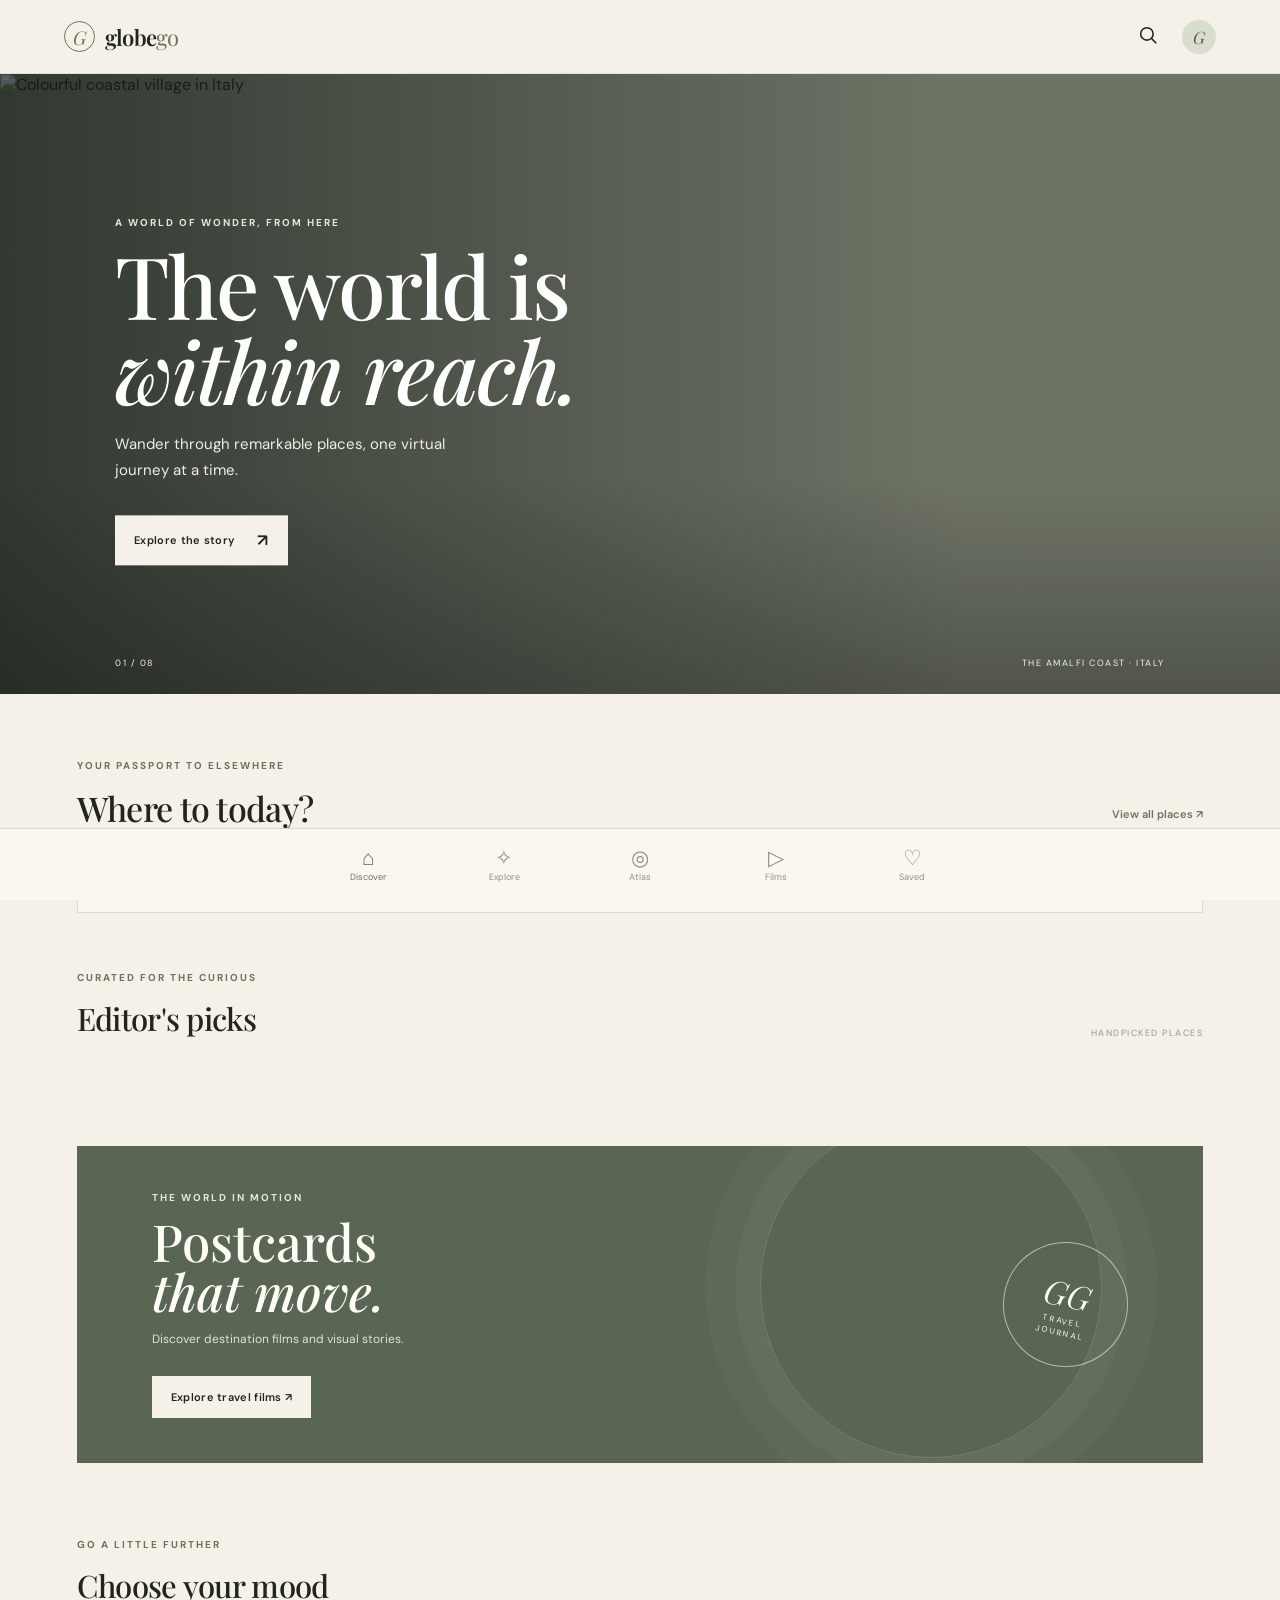
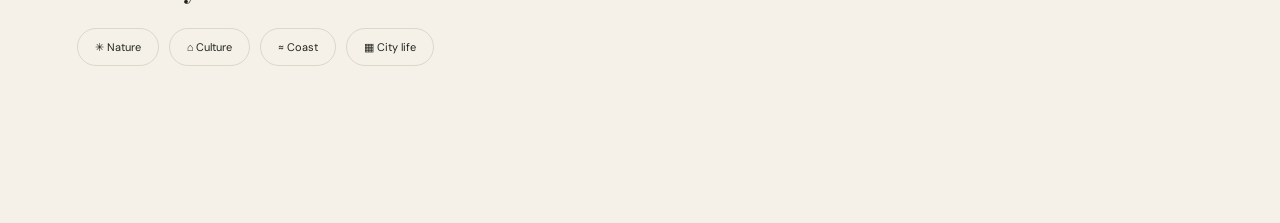
==== index.html @ 6514941b "Add files via upload" ====
<!doctype html>
<html lang="en">
<head>
  <meta charset="utf-8">
  <meta name="viewport" content="width=device-width, initial-scale=1, viewport-fit=cover">
  <meta name="theme-color" content="#f5f1e8">
  <meta name="description" content="GlobeGo — discover the world from wherever you are.">
  <title>GlobeGo — The world, within reach</title>
  <link rel="manifest" href="manifest.json">
  <link rel="icon" href="assets/icon.svg" type="image/svg+xml">
  <link rel="stylesheet" href="styles.css">
</head>
<body>
  <div class="app-shell">
    <header class="topbar">
      <a class="brand" href="#" data-page="discover" aria-label="GlobeGo home">
        <span class="brand-mark">G</span><span>globe<span class="brand-light">go</span></span>
      </a>
      <div class="top-actions">
        <button class="icon-button" id="searchToggle" aria-label="Search"><svg viewBox="0 0 24 24"><circle cx="10.8" cy="10.8" r="6.8"/><path d="m16 16 5 5"/></svg></button>
        <button class="avatar" id="profileButton" aria-label="Profile">G</button>
      </div>
    </header>

    <main>
      <section class="page active" id="page-discover">
        <div class="hero">
          <img src="https://images.unsplash.com/photo-1516483638261-f4dbaf036963?auto=format&fit=crop&w=1800&q=85" alt="Colourful coastal village in Italy">
          <div class="hero-shade"></div>
          <div class="hero-copy">
            <p class="eyebrow light">A WORLD OF WONDER, FROM HERE</p>
            <h1>The world is<br><em>within reach.</em></h1>
            <p>Wander through remarkable places, one virtual journey at a time.</p>
            <button class="light-cta" data-open="amalfi">Explore the story <span>↗</span></button>
          </div>
          <div class="hero-note"><span>01 / 08</span><span>THE AMALFI COAST · ITALY</span></div>
        </div>

        <div class="content-wrap">
          <div class="welcome-row">
            <div><p class="eyebrow">YOUR PASSPORT TO ELSEWHERE</p><h2>Where to today?</h2></div>
            <button class="text-link" data-page="explore">View all places ↗</button>
          </div>
          <div class="search-panel" id="searchPanel">
            <span class="search-symbol">⌕</span>
            <input id="searchInput" type="search" placeholder="Search cities, countries, wonders…" aria-label="Search destinations">
            <button id="clearSearch" aria-label="Clear search">×</button>
          </div>

          <div class="section-heading"><div><p class="eyebrow">CURATED FOR THE CURIOUS</p><h2>Editor's picks</h2></div><span class="small-note">HANDPICKED PLACES</span></div>
          <div class="destination-grid" id="featuredGrid"></div>

          <section class="film-banner">
            <div>
              <p class="eyebrow light">THE WORLD IN MOTION</p>
              <h2>Postcards<br><em>that move.</em></h2>
              <p>Discover destination films and visual stories.</p>
              <button class="light-cta" data-page="films">Explore travel films ↗</button>
            </div>
            <div class="film-stamp">GG<br><small>TRAVEL<br>JOURNAL</small></div>
          </section>

          <div class="section-heading"><div><p class="eyebrow">GO A LITTLE FURTHER</p><h2>Choose your mood</h2></div></div>
          <div class="mood-row">
            <button class="mood-chip" data-filter="Nature">✳ Nature</button>
            <button class="mood-chip" data-filter="Culture">⌂ Culture</button>
            <button class="mood-chip" data-filter="Coast">≈ Coast</button>
            <button class="mood-chip" data-filter="City">▦ City life</button>
          </div>
        </div>
      </section>

      <section class="page" id="page-explore">
        <div class="page-intro"><p class="eyebrow">THE GLOBE IS YOURS</p><h1>Find your<br><em>somewhere.</em></h1><p>Browse a growing collection of places worth discovering.</p></div>
        <div class="content-wrap">
          <div class="filter-row" id="filterRow">
            <button class="filter-chip selected" data-filter="All">All places</button>
            <button class="filter-chip" data-filter="Nature">Nature</button>
            <button class="filter-chip" data-filter="Culture">Culture</button>
            <button class="filter-chip" data-filter="Coast">Coast</button>
            <button class="filter-chip" data-filter="City">City</button>
          </div>
          <div class="destination-grid" id="allGrid"></div>
        </div>
      </section>

      <section class="page" id="page-map">
        <div class="page-intro"><p class="eyebrow">A DIFFERENT KIND OF ATLAS</p><h1>Look around.<br><em>Go anywhere.</em></h1><p>Choose a pin to open a destination. This is a sample explorer, not a live navigation map.</p></div>
        <div class="content-wrap">
          <div class="map-card">
            <div class="map-art">
              <svg viewBox="0 0 720 390" role="img" aria-label="Illustrated world map with clickable destination markers">
                <defs><pattern id="dots" width="9" height="9" patternUnits="userSpaceOnUse"><circle cx="2" cy="2" r="1.2" fill="#c6c0b1"/></pattern></defs>
                <rect width="720" height="390" fill="#e9e6dc"/>
                <g fill="url(#dots)" stroke="#d0cbbb" stroke-width="1.5">
                  <path d="M55 94 100 55 173 49 218 78 210 124 179 147 163 193 118 184 94 143 57 135Z"/>
                  <path d="M173 198 208 208 231 256 214 319 184 345 163 288 151 238Z"/>
                  <path d="M305 78 344 54 396 65 414 93 389 119 348 116 328 143 301 119Z"/>
                  <path d="M335 145 385 131 427 163 419 235 389 289 356 257 332 201Z"/>
                  <path d="M413 77 479 52 563 70 638 112 626 157 566 164 537 197 483 177 451 139 412 125Z"/>
                  <path d="M550 237 604 225 649 252 632 302 579 312 548 279Z"/>
                </g>
                <g class="map-pins">
                  <g data-map="amalfi" role="button" tabindex="0" aria-label="Open Amalfi Coast"><circle cx="370" cy="105" r="9"/><text x="383" y="101">Amalfi</text></g>
                  <g data-map="kyoto" role="button" tabindex="0" aria-label="Open Kyoto"><circle cx="585" cy="145" r="9"/><text x="598" y="141">Kyoto</text></g>
                  <g data-map="maldives" role="button" tabindex="0" aria-label="Open Maldives"><circle cx="442" cy="235" r="9"/><text x="455" y="231">Maldives</text></g>
                  <g data-map="taj" role="button" tabindex="0" aria-label="Open Taj Mahal"><circle cx="487" cy="157" r="9"/><text x="500" y="153">Agra</text></g>
                  <g data-map="banff" role="button" tabindex="0" aria-label="Open Banff"><circle cx="155" cy="106" r="9"/><text x="168" y="102">Banff</text></g>
                  <g data-map="paris" role="button" tabindex="0" aria-label="Open Paris"><circle cx="360" cy="94" r="9"/><text x="373" y="90">Paris</text></g>
                </g>
              </svg>
              <div class="map-caption">ILLUSTRATIVE WORLD ATLAS · SELECT A PIN</div>
            </div>
          </div>
          <div class="section-heading"><div><p class="eyebrow">START EXPLORING</p><h2>Places on the map</h2></div></div>
          <div class="destination-grid compact-grid" id="mapGrid"></div>
        </div>
      </section>

      <section class="page" id="page-films">
        <div class="page-intro"><p class="eyebrow">SIGHTS, SOUNDS & STORIES</p><h1>See the world<br><em>in motion.</em></h1><p>Travel-film discoveries from around the globe.</p></div>
        <div class="content-wrap">
          <div class="film-list" id="filmList"></div>
          <p class="fine-print">Film links open YouTube search results for the destination. GlobeGo does not host or own those videos. Choose content with appropriate reuse rights before adding it to a published app.</p>
        </div>
      </section>

      <section class="page" id="page-saved">
        <div class="page-intro"><p class="eyebrow">YOUR PERSONAL ATLAS</p><h1>Keep a little<br><em>wonder.</em></h1><p>Save places you'd love to explore again.</p></div>
        <div class="content-wrap">
          <div class="saved-summary"><span class="saved-count" id="savedCount">0</span><span>places in your collection</span></div>
          <div class="destination-grid" id="savedGrid"></div>
          <div class="empty-state" id="emptySaved"><span>✳</span><h2>Your next journey starts here.</h2><p>Tap the bookmark on any destination to add it to your personal atlas.</p><button class="dark-cta" data-page="explore">Discover places</button></div>
        </div>
      </section>
    </main>

    <nav class="bottom-nav" aria-label="Main navigation">
      <button class="nav-item active" data-page="discover"><span>⌂</span><small>Discover</small></button>
      <button class="nav-item" data-page="explore"><span>✧</span><small>Explore</small></button>
      <button class="nav-item" data-page="map"><span>◎</span><small>Atlas</small></button>
      <button class="nav-item" data-page="films"><span>▷</span><small>Films</small></button>
      <button class="nav-item" data-page="saved"><span>♡</span><small>Saved</small></button>
    </nav>
  </div>

  <div class="modal-backdrop" id="destinationModal" aria-hidden="true">
    <article class="destination-modal" role="dialog" aria-modal="true" aria-labelledby="modalTitle">
      <button class="modal-close" id="modalClose" aria-label="Close">×</button>
      <div class="modal-image-wrap"><img id="modalImage" src="" alt=""><span class="modal-location" id="modalLocation"></span></div>
      <div class="modal-body">
        <p class="eyebrow" id="modalCategory"></p>
        <h2 id="modalTitle"></h2>
        <p class="modal-description" id="modalDescription"></p>
        <div class="fact-row" id="modalFacts"></div>
        <div class="modal-actions">
          <button class="dark-cta" id="tourButton">Enter 360° preview ↗</button>
          <button class="outline-cta" id="saveButton">♡ Save place</button>
        </div>
        <p class="fine-print">This prototype uses sample photography. The 360° preview is a simulated panorama interaction, not a connected live tour.</p>
      </div>
    </article>
  </div>

  <div class="modal-backdrop" id="tourModal" aria-hidden="true">
    <article class="tour-modal" role="dialog" aria-modal="true" aria-labelledby="tourTitle">
      <button class="modal-close" id="tourClose" aria-label="Close">×</button>
      <div class="tour-head"><p class="eyebrow light">GLOBEGO PANORAMA PREVIEW</p><h2 id="tourTitle">Look around.</h2><p>Drag the scene sideways to explore this sample panorama.</p></div>
      <div class="panorama-window" id="panoramaWindow"><img id="panoramaImage" src="" alt="Panoramic destination preview"></div>
      <div class="panorama-controls"><span>← DRAG TO LOOK AROUND →</span><button id="panReset">Reset view</button></div>
      <p class="fine-print tour-note">Demo interaction only. A production tour would use licensed 360° equirectangular imagery and a dedicated panorama viewer.</p>
    </article>
  </div>

  <div class="toast" id="toast" role="status"></div>
  <script src="app.js"></script>
</body>
</html>
---- styles.css ----
@import url('https://fonts.googleapis.com/css2?family=DM+Sans:wght@400;500;600;700&family=Playfair+Display:ital,wght@0,500;0,600;0,700;1,500;1,600&display=swap');
:root{--ink:#20251f;--muted:#77786e;--paper:#f5f1e8;--cream:#ebe5d9;--olive:#68745b;--line:#ddd7ca;--white:#fffdf8;--serif:'Playfair Display',Georgia,serif;--sans:'DM Sans',Arial,sans-serif}
*{box-sizing:border-box}html{scroll-behavior:smooth}body{margin:0;background:var(--paper);color:var(--ink);font-family:var(--sans);-webkit-font-smoothing:antialiased}.app-shell{max-width:1440px;margin:auto;min-height:100vh;padding-bottom:82px}.topbar{height:74px;padding:0 clamp(20px,5vw,76px);display:flex;align-items:center;justify-content:space-between;background:rgba(245,241,232,.95);position:sticky;top:0;z-index:20;border-bottom:1px solid rgba(32,37,31,.08);backdrop-filter:blur(12px)}.brand{display:flex;gap:10px;align-items:center;text-decoration:none;color:var(--ink);font:600 22px var(--serif);letter-spacing:-.8px}.brand-mark{width:31px;height:31px;border:1px solid var(--olive);border-radius:50%;display:grid;place-items:center;color:var(--olive);font:italic 19px var(--serif)}.brand-light{font-weight:400;color:var(--olive)}.top-actions{display:flex;align-items:center;gap:17px}.icon-button,.avatar{border:0;background:none;color:var(--ink);cursor:pointer}.icon-button svg{width:22px;stroke:currentColor;fill:none;stroke-width:1.7}.avatar{width:34px;height:34px;border-radius:50%;background:#d8ddce;color:#526047;font:italic 17px var(--serif)}.page{display:none}.page.active{display:block}.hero{height:min(620px,67vw);min-height:470px;position:relative;overflow:hidden;background:#7b8171}.hero>img{width:100%;height:100%;object-fit:cover;object-position:center 55%;position:absolute;inset:0}.hero-shade{position:absolute;inset:0;background:linear-gradient(90deg,rgba(15,22,19,.68),rgba(15,22,19,.12) 75%),linear-gradient(0deg,rgba(0,0,0,.28),transparent 35%)}.hero-copy{position:absolute;left:clamp(25px,9vw,130px);top:50%;transform:translateY(-48%);max-width:510px;color:white}.eyebrow{font-size:10px;letter-spacing:2px;font-weight:700;color:var(--olive);margin:0 0 13px}.eyebrow.light{color:#e6e8d9}.hero h1,.page-intro h1{font:500 clamp(48px,7vw,86px)/.99 var(--serif);letter-spacing:-2px;margin:0 0 20px}.hero h1 em,.page-intro h1 em,.film-banner h2 em{font-weight:500}.hero-copy>p:not(.eyebrow){font-size:15px;line-height:1.7;max-width:350px;color:#f0eee7}.light-cta,.dark-cta,.outline-cta{border:0;padding:14px 19px;font:600 11px var(--sans);letter-spacing:.3px;cursor:pointer;display:inline-flex;align-items:center;gap:22px}.light-cta{background:var(--paper);color:var(--ink);margin-top:17px}.light-cta span{font-size:17px}.hero-note{position:absolute;bottom:25px;left:clamp(25px,9vw,130px);right:clamp(25px,9vw,130px);display:flex;justify-content:space-between;color:#f5f1e8;font-size:9px;letter-spacing:1.5px}.content-wrap{padding:0 clamp(20px,6vw,88px)}.welcome-row{display:flex;align-items:end;justify-content:space-between;padding:65px 0 28px}.welcome-row h2,.section-heading h2{font:500 34px var(--serif);margin:0;letter-spacing:-.7px}.text-link{border:0;background:none;color:var(--olive);font:600 11px var(--sans);cursor:pointer;padding:10px 0}.search-panel{height:54px;border:1px solid var(--line);display:flex;align-items:center;padding:0 16px;gap:12px;background:rgba(255,253,248,.55);margin-bottom:58px}.search-symbol{font-size:27px;color:var(--olive)}.search-panel input{border:0;background:transparent;outline:0;flex:1;font:13px var(--sans);color:var(--ink);min-width:0}.search-panel button{border:0;background:none;font-size:21px;color:var(--muted);cursor:pointer}.section-heading{display:flex;justify-content:space-between;align-items:end;margin:0 0 22px}.section-heading h2{font-size:31px}.small-note{font-size:9px;letter-spacing:1.5px;color:#989487}.destination-grid{display:grid;grid-template-columns:repeat(3,minmax(0,1fr));gap:27px 19px}.destination-card{min-width:0;cursor:pointer;position:relative}.card-image{height:clamp(160px,22vw,290px);overflow:hidden;position:relative;background:#d8d4c9}.card-image img{width:100%;height:100%;object-fit:cover;transition:transform .65s cubic-bezier(.2,.7,.2,1)}.destination-card:hover .card-image img{transform:scale(1.045)}.card-number{position:absolute;left:13px;top:13px;color:white;font-size:9px;letter-spacing:1px;text-shadow:0 1px 6px #222}.bookmark{position:absolute;right:12px;top:10px;width:33px;height:33px;border:0;border-radius:50%;background:rgba(245,241,232,.9);font-size:17px;color:var(--ink);cursor:pointer}.bookmark.saved{color:#9a574b}.card-meta{display:flex;justify-content:space-between;gap:8px;margin:13px 0 5px;font-size:9px;letter-spacing:1.3px;color:var(--olive);text-transform:uppercase}.card-title{font:500 25px var(--serif);margin:0 0 4px}.card-subtitle{font-size:11px;color:var(--muted);margin:0}.film-banner{margin:85px 0 75px;min-height:300px;padding:45px clamp(25px,6vw,75px);background:#596653;color:#fffdf8;display:flex;justify-content:space-between;align-items:center;position:relative;overflow:hidden}.film-banner:after{content:"";position:absolute;width:340px;height:340px;border:1px solid rgba(255,255,255,.15);border-radius:50%;right:9%;top:-30px;box-shadow:0 0 0 25px rgba(255,255,255,.035),0 0 0 55px rgba(255,255,255,.025)}.film-banner h2{font:500 51px/.98 var(--serif);margin:0 0 14px}.film-banner p:not(.eyebrow){font-size:12px;color:#e0e4d8}.film-stamp{z-index:1;border:1px solid rgba(255,255,255,.55);border-radius:50%;width:125px;height:125px;display:grid;place-content:center;text-align:center;font:italic 33px var(--serif);transform:rotate(12deg)}.film-stamp small{font:8px var(--sans);letter-spacing:2px;line-height:1.5}.mood-row{display:flex;gap:10px;flex-wrap:wrap;padding-bottom:75px}.mood-chip,.filter-chip{border:1px solid var(--line);background:transparent;color:var(--ink);padding:11px 17px;border-radius:30px;font:11px var(--sans);cursor:pointer}.mood-chip:hover,.filter-chip.selected{background:var(--ink);color:var(--paper);border-color:var(--ink)}.page-intro{padding:78px clamp(20px,8vw,115px) 48px;background:#eae5da}.page-intro h1{font-size:clamp(48px,7vw,76px);color:var(--ink);margin-bottom:15px}.page-intro>p:last-child{font-size:13px;color:var(--muted);max-width:440px;line-height:1.7}.filter-row{display:flex;gap:8px;overflow:auto;padding:29px 0 34px;scrollbar-width:none}.filter-chip{white-space:nowrap}.map-card{margin:35px 0 55px;border:1px solid var(--line);background:#e9e6dc}.map-art{position:relative}.map-art svg{display:block;width:100%;height:auto}.map-pins button{all:unset;cursor:pointer}.map-pins circle{fill:#68745b;stroke:#f5f1e8;stroke-width:3;transition:r .2s}.map-pins button:hover circle{r:13}.map-pins text{font:12px var(--sans);fill:#384034;font-weight:700}.map-caption{padding:12px 17px;font-size:9px;letter-spacing:1.7px;color:#7d7a6d;border-top:1px solid #d5d0c4}.compact-grid{padding-bottom:65px}.film-list{display:grid;grid-template-columns:repeat(2,minmax(0,1fr));gap:18px;padding:36px 0}.film-card{background:#eae5da}.film-card img{width:100%;height:230px;object-fit:cover;display:block}.film-card-body{padding:18px}.film-card h3{font:500 24px var(--serif);margin:0 0 5px}.film-card p{font-size:11px;color:var(--muted);margin:0 0 14px}.film-card a{font-size:10px;font-weight:700;color:var(--olive);text-decoration:none;letter-spacing:.7px}.fine-print{font-size:10px;color:#89877d;line-height:1.6}.saved-summary{display:flex;align-items:center;gap:12px;padding:32px 0;color:var(--muted);font-size:12px}.saved-count{font:500 38px var(--serif);color:var(--olive)}.empty-state{text-align:center;padding:50px 20px 90px;display:none}.empty-state.show{display:block}.empty-state>span{font-size:36px;color:var(--olive)}.empty-state h2{font:500 29px var(--serif)}.empty-state p{font-size:12px;color:var(--muted);max-width:310px;margin:0 auto 20px;line-height:1.7}.dark-cta{background:var(--ink);color:var(--paper)}.outline-cta{border:1px solid var(--line);background:transparent;color:var(--ink)}.bottom-nav{position:fixed;bottom:0;left:0;right:0;z-index:30;height:72px;padding:7px max(12px,calc((100vw - 680px)/2));display:flex;justify-content:space-around;background:rgba(250,247,240,.97);border-top:1px solid var(--line);backdrop-filter:blur(16px)}.nav-item{border:0;background:transparent;color:#929185;display:flex;flex-direction:column;align-items:center;justify-content:center;gap:3px;min-width:52px;cursor:pointer}.nav-item span{font-size:21px;line-height:1}.nav-item small{font:9px var(--sans)}.nav-item.active{color:var(--olive)}.modal-backdrop{display:none;position:fixed;inset:0;background:rgba(20,24,20,.72);z-index:50;align-items:center;justify-content:center;padding:18px;overflow:auto}.modal-backdrop.open{display:flex}.destination-modal,.tour-modal{background:var(--paper);width:min(720px,100%);max-height:94vh;overflow:auto;position:relative}.modal-close{position:absolute;right:14px;top:14px;z-index:3;border:0;background:rgba(245,241,232,.95);width:37px;height:37px;border-radius:50%;font-size:24px;cursor:pointer}.modal-image-wrap{height:290px;position:relative}.modal-image-wrap img{width:100%;height:100%;object-fit:cover}.modal-location{position:absolute;bottom:16px;left:22px;color:white;font-size:10px;letter-spacing:1.5px;text-shadow:0 1px 6px #222}.modal-body{padding:28px clamp(22px,5vw,45px) 35px}.modal-body h2{font:500 42px var(--serif);margin:0 0 12px}.modal-description{font-size:13px;line-height:1.8;color:#6d6d63}.fact-row{display:flex;gap:25px;padding:20px 0;border-top:1px solid var(--line);border-bottom:1px solid var(--line);margin:22px 0}.fact{font-size:10px;color:var(--muted)}.fact b{display:block;color:var(--ink);font:500 17px var(--serif);margin-bottom:4px}.modal-actions{display:flex;gap:10px;flex-wrap:wrap;margin-bottom:17px}.tour-modal{width:min(900px,100%);background:#242b24;color:white}.tour-head{padding:30px 30px 20px}.tour-head h2{font:500 38px var(--serif);margin:0 0 7px}.tour-head p:last-child{font-size:12px;color:#c6cbbd}.panorama-window{height:350px;overflow:hidden;cursor:grab;touch-action:pan-y;background:#454d42}.panorama-window:active{cursor:grabbing}.panorama-window img{height:100%;width:auto;max-width:none;object-fit:cover;user-select:none;-webkit-user-drag:none;transform:translateX(0)}.panorama-controls{display:flex;justify-content:space-between;align-items:center;padding:13px 22px;font-size:9px;letter-spacing:1.5px;color:#c6cbbd}.panorama-controls button{background:none;border:1px solid #697263;color:white;padding:8px 12px;font-size:10px}.tour-note{padding:0 22px 22px;color:#b9bdb2}.toast{position:fixed;bottom:88px;left:50%;transform:translate(-50%,15px);background:var(--ink);color:white;padding:12px 18px;font-size:11px;opacity:0;pointer-events:none;transition:.25s;z-index:80;white-space:nowrap}.toast.show{opacity:1;transform:translate(-50%,0)}
@media(max-width:760px){.hero{height:570px;min-height:0}.hero-copy{left:25px;right:25px}.hero h1{font-size:61px}.hero-note{left:25px;right:25px;font-size:8px}.welcome-row{padding-top:44px}.welcome-row h2{font-size:29px}.destination-grid{grid-template-columns:repeat(2,minmax(0,1fr));gap:25px 13px}.card-image{height:210px}.card-title{font-size:22px}.film-banner{margin:60px 0;min-height:270px}.film-stamp{width:90px;height:90px;font-size:25px}.film-banner h2{font-size:43px}.page-intro{padding-top:56px}.film-list{grid-template-columns:1fr}.film-card img{height:220px}.map-art svg{min-height:210px}.map-pins text{font-size:14px}.modal-image-wrap{height:220px}.modal-body h2{font-size:36px}.panorama-window{height:260px}}
@media(max-width:390px){.destination-grid{grid-template-columns:1fr 1fr}.card-image{height:165px}.card-title{font-size:20px}.small-note{display:none}.hero h1{font-size:53px}.nav-item{min-width:45px}}
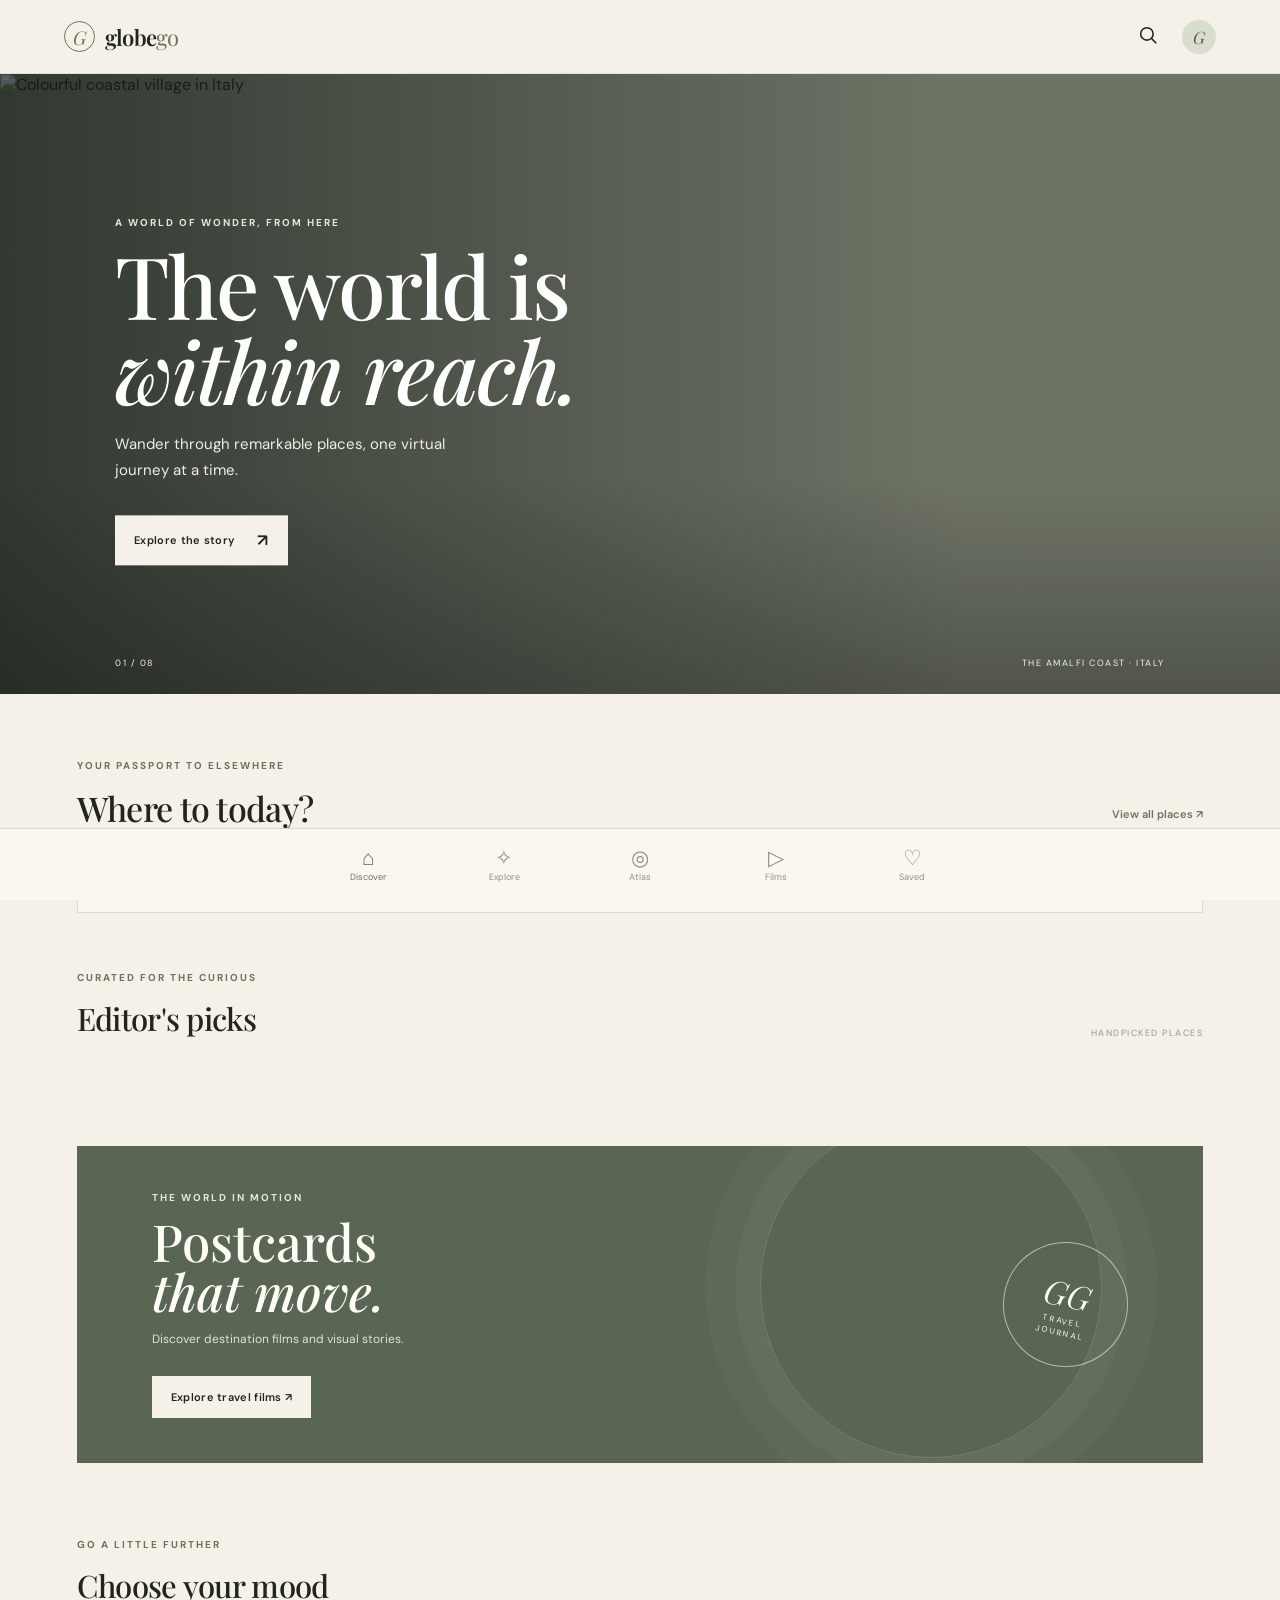
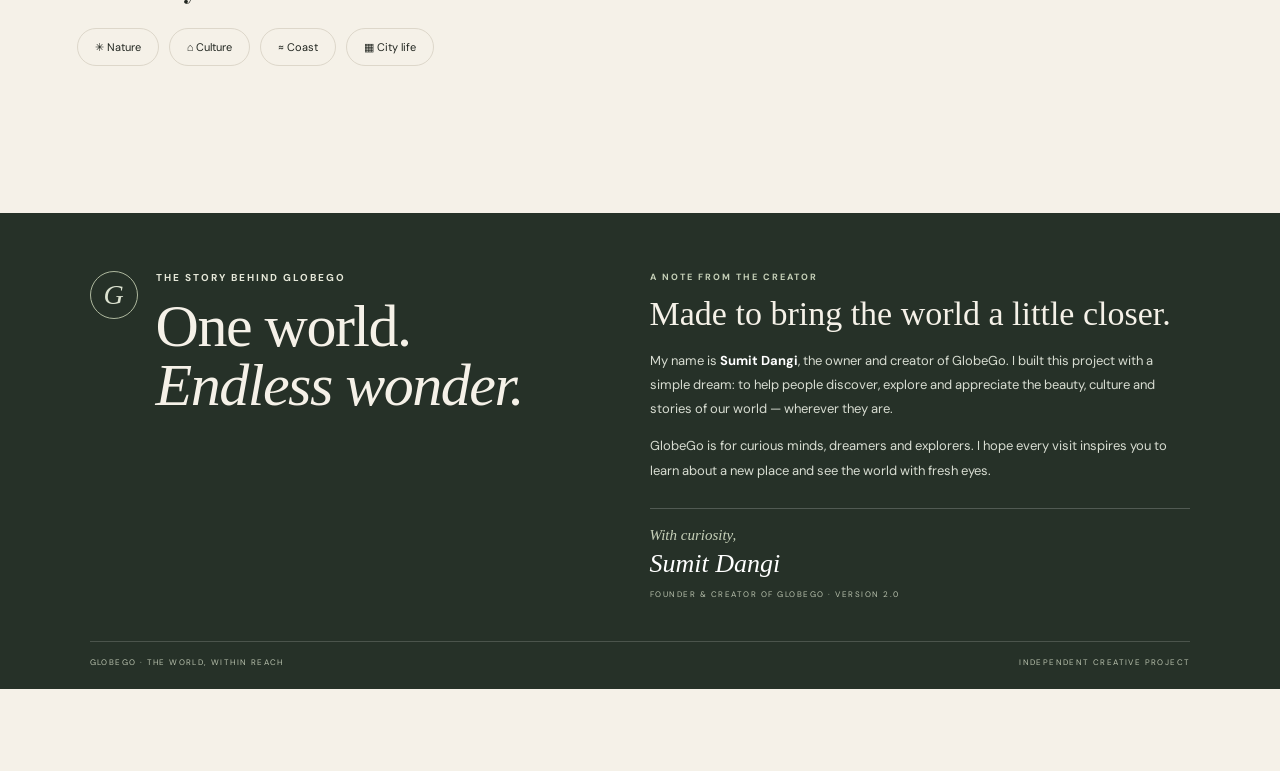
==== commit 703a9ff0: "Add files via upload" ====
--- a/index.html
+++ b/index.html
@@ -4,8 +4,8 @@
   <meta charset="utf-8">
   <meta name="viewport" content="width=device-width, initial-scale=1, viewport-fit=cover">
   <meta name="theme-color" content="#f5f1e8">
-  <meta name="description" content="GlobeGo — discover the world from wherever you are.">
-  <title>GlobeGo — The world, within reach</title>
+  <meta name="description" content="GlobeGo, created by Sumit Dangi to help people explore and appreciate our wonderful world.">
+  <title>GlobeGo — Explore the world | Version 2</title>
   <link rel="manifest" href="manifest.json">
   <link rel="icon" href="assets/icon.svg" type="image/svg+xml">
   <link rel="stylesheet" href="styles.css">
@@ -135,6 +135,24 @@
       </section>
     </main>
 
+
+    <footer class="creator-footer" id="about-globego">
+      <div class="creator-inner">
+        <div class="creator-brand">
+          <span class="creator-mark">G</span>
+          <div><p class="eyebrow light">THE STORY BEHIND GLOBEGO</p><h2>One world.<br><em>Endless wonder.</em></h2></div>
+        </div>
+        <div class="creator-copy">
+          <p class="creator-kicker">A NOTE FROM THE CREATOR</p>
+          <h3>Made to bring the world a little closer.</h3>
+          <p>My name is <strong>Sumit Dangi</strong>, the owner and creator of GlobeGo. I built this project with a simple dream: to help people discover, explore and appreciate the beauty, culture and stories of our world — wherever they are.</p>
+          <p>GlobeGo is for curious minds, dreamers and explorers. I hope every visit inspires you to learn about a new place and see the world with fresh eyes.</p>
+          <div class="creator-signoff"><span>With curiosity,</span><strong>Sumit Dangi</strong><small>FOUNDER & CREATOR OF GLOBEGO · VERSION 2.0</small></div>
+        </div>
+      </div>
+      <div class="creator-bottom"><span>GLOBEGO · THE WORLD, WITHIN REACH</span><span>INDEPENDENT CREATIVE PROJECT</span></div>
+    </footer>
+
     <nav class="bottom-nav" aria-label="Main navigation">
       <button class="nav-item active" data-page="discover"><span>⌂</span><small>Discover</small></button>
       <button class="nav-item" data-page="explore"><span>✧</span><small>Explore</small></button>
--- a/styles.css
+++ b/styles.css
@@ -3,3 +3,22 @@
 *{box-sizing:border-box}html{scroll-behavior:smooth}body{margin:0;background:var(--paper);color:var(--ink);font-family:var(--sans);-webkit-font-smoothing:antialiased}.app-shell{max-width:1440px;margin:auto;min-height:100vh;padding-bottom:82px}.topbar{height:74px;padding:0 clamp(20px,5vw,76px);display:flex;align-items:center;justify-content:space-between;background:rgba(245,241,232,.95);position:sticky;top:0;z-index:20;border-bottom:1px solid rgba(32,37,31,.08);backdrop-filter:blur(12px)}.brand{display:flex;gap:10px;align-items:center;text-decoration:none;color:var(--ink);font:600 22px var(--serif);letter-spacing:-.8px}.brand-mark{width:31px;height:31px;border:1px solid var(--olive);border-radius:50%;display:grid;place-items:center;color:var(--olive);font:italic 19px var(--serif)}.brand-light{font-weight:400;color:var(--olive)}.top-actions{display:flex;align-items:center;gap:17px}.icon-button,.avatar{border:0;background:none;color:var(--ink);cursor:pointer}.icon-button svg{width:22px;stroke:currentColor;fill:none;stroke-width:1.7}.avatar{width:34px;height:34px;border-radius:50%;background:#d8ddce;color:#526047;font:italic 17px var(--serif)}.page{display:none}.page.active{display:block}.hero{height:min(620px,67vw);min-height:470px;position:relative;overflow:hidden;background:#7b8171}.hero>img{width:100%;height:100%;object-fit:cover;object-position:center 55%;position:absolute;inset:0}.hero-shade{position:absolute;inset:0;background:linear-gradient(90deg,rgba(15,22,19,.68),rgba(15,22,19,.12) 75%),linear-gradient(0deg,rgba(0,0,0,.28),transparent 35%)}.hero-copy{position:absolute;left:clamp(25px,9vw,130px);top:50%;transform:translateY(-48%);max-width:510px;color:white}.eyebrow{font-size:10px;letter-spacing:2px;font-weight:700;color:var(--olive);margin:0 0 13px}.eyebrow.light{color:#e6e8d9}.hero h1,.page-intro h1{font:500 clamp(48px,7vw,86px)/.99 var(--serif);letter-spacing:-2px;margin:0 0 20px}.hero h1 em,.page-intro h1 em,.film-banner h2 em{font-weight:500}.hero-copy>p:not(.eyebrow){font-size:15px;line-height:1.7;max-width:350px;color:#f0eee7}.light-cta,.dark-cta,.outline-cta{border:0;padding:14px 19px;font:600 11px var(--sans);letter-spacing:.3px;cursor:pointer;display:inline-flex;align-items:center;gap:22px}.light-cta{background:var(--paper);color:var(--ink);margin-top:17px}.light-cta span{font-size:17px}.hero-note{position:absolute;bottom:25px;left:clamp(25px,9vw,130px);right:clamp(25px,9vw,130px);display:flex;justify-content:space-between;color:#f5f1e8;font-size:9px;letter-spacing:1.5px}.content-wrap{padding:0 clamp(20px,6vw,88px)}.welcome-row{display:flex;align-items:end;justify-content:space-between;padding:65px 0 28px}.welcome-row h2,.section-heading h2{font:500 34px var(--serif);margin:0;letter-spacing:-.7px}.text-link{border:0;background:none;color:var(--olive);font:600 11px var(--sans);cursor:pointer;padding:10px 0}.search-panel{height:54px;border:1px solid var(--line);display:flex;align-items:center;padding:0 16px;gap:12px;background:rgba(255,253,248,.55);margin-bottom:58px}.search-symbol{font-size:27px;color:var(--olive)}.search-panel input{border:0;background:transparent;outline:0;flex:1;font:13px var(--sans);color:var(--ink);min-width:0}.search-panel button{border:0;background:none;font-size:21px;color:var(--muted);cursor:pointer}.section-heading{display:flex;justify-content:space-between;align-items:end;margin:0 0 22px}.section-heading h2{font-size:31px}.small-note{font-size:9px;letter-spacing:1.5px;color:#989487}.destination-grid{display:grid;grid-template-columns:repeat(3,minmax(0,1fr));gap:27px 19px}.destination-card{min-width:0;cursor:pointer;position:relative}.card-image{height:clamp(160px,22vw,290px);overflow:hidden;position:relative;background:#d8d4c9}.card-image img{width:100%;height:100%;object-fit:cover;transition:transform .65s cubic-bezier(.2,.7,.2,1)}.destination-card:hover .card-image img{transform:scale(1.045)}.card-number{position:absolute;left:13px;top:13px;color:white;font-size:9px;letter-spacing:1px;text-shadow:0 1px 6px #222}.bookmark{position:absolute;right:12px;top:10px;width:33px;height:33px;border:0;border-radius:50%;background:rgba(245,241,232,.9);font-size:17px;color:var(--ink);cursor:pointer}.bookmark.saved{color:#9a574b}.card-meta{display:flex;justify-content:space-between;gap:8px;margin:13px 0 5px;font-size:9px;letter-spacing:1.3px;color:var(--olive);text-transform:uppercase}.card-title{font:500 25px var(--serif);margin:0 0 4px}.card-subtitle{font-size:11px;color:var(--muted);margin:0}.film-banner{margin:85px 0 75px;min-height:300px;padding:45px clamp(25px,6vw,75px);background:#596653;color:#fffdf8;display:flex;justify-content:space-between;align-items:center;position:relative;overflow:hidden}.film-banner:after{content:"";position:absolute;width:340px;height:340px;border:1px solid rgba(255,255,255,.15);border-radius:50%;right:9%;top:-30px;box-shadow:0 0 0 25px rgba(255,255,255,.035),0 0 0 55px rgba(255,255,255,.025)}.film-banner h2{font:500 51px/.98 var(--serif);margin:0 0 14px}.film-banner p:not(.eyebrow){font-size:12px;color:#e0e4d8}.film-stamp{z-index:1;border:1px solid rgba(255,255,255,.55);border-radius:50%;width:125px;height:125px;display:grid;place-content:center;text-align:center;font:italic 33px var(--serif);transform:rotate(12deg)}.film-stamp small{font:8px var(--sans);letter-spacing:2px;line-height:1.5}.mood-row{display:flex;gap:10px;flex-wrap:wrap;padding-bottom:75px}.mood-chip,.filter-chip{border:1px solid var(--line);background:transparent;color:var(--ink);padding:11px 17px;border-radius:30px;font:11px var(--sans);cursor:pointer}.mood-chip:hover,.filter-chip.selected{background:var(--ink);color:var(--paper);border-color:var(--ink)}.page-intro{padding:78px clamp(20px,8vw,115px) 48px;background:#eae5da}.page-intro h1{font-size:clamp(48px,7vw,76px);color:var(--ink);margin-bottom:15px}.page-intro>p:last-child{font-size:13px;color:var(--muted);max-width:440px;line-height:1.7}.filter-row{display:flex;gap:8px;overflow:auto;padding:29px 0 34px;scrollbar-width:none}.filter-chip{white-space:nowrap}.map-card{margin:35px 0 55px;border:1px solid var(--line);background:#e9e6dc}.map-art{position:relative}.map-art svg{display:block;width:100%;height:auto}.map-pins button{all:unset;cursor:pointer}.map-pins circle{fill:#68745b;stroke:#f5f1e8;stroke-width:3;transition:r .2s}.map-pins button:hover circle{r:13}.map-pins text{font:12px var(--sans);fill:#384034;font-weight:700}.map-caption{padding:12px 17px;font-size:9px;letter-spacing:1.7px;color:#7d7a6d;border-top:1px solid #d5d0c4}.compact-grid{padding-bottom:65px}.film-list{display:grid;grid-template-columns:repeat(2,minmax(0,1fr));gap:18px;padding:36px 0}.film-card{background:#eae5da}.film-card img{width:100%;height:230px;object-fit:cover;display:block}.film-card-body{padding:18px}.film-card h3{font:500 24px var(--serif);margin:0 0 5px}.film-card p{font-size:11px;color:var(--muted);margin:0 0 14px}.film-card a{font-size:10px;font-weight:700;color:var(--olive);text-decoration:none;letter-spacing:.7px}.fine-print{font-size:10px;color:#89877d;line-height:1.6}.saved-summary{display:flex;align-items:center;gap:12px;padding:32px 0;color:var(--muted);font-size:12px}.saved-count{font:500 38px var(--serif);color:var(--olive)}.empty-state{text-align:center;padding:50px 20px 90px;display:none}.empty-state.show{display:block}.empty-state>span{font-size:36px;color:var(--olive)}.empty-state h2{font:500 29px var(--serif)}.empty-state p{font-size:12px;color:var(--muted);max-width:310px;margin:0 auto 20px;line-height:1.7}.dark-cta{background:var(--ink);color:var(--paper)}.outline-cta{border:1px solid var(--line);background:transparent;color:var(--ink)}.bottom-nav{position:fixed;bottom:0;left:0;right:0;z-index:30;height:72px;padding:7px max(12px,calc((100vw - 680px)/2));display:flex;justify-content:space-around;background:rgba(250,247,240,.97);border-top:1px solid var(--line);backdrop-filter:blur(16px)}.nav-item{border:0;background:transparent;color:#929185;display:flex;flex-direction:column;align-items:center;justify-content:center;gap:3px;min-width:52px;cursor:pointer}.nav-item span{font-size:21px;line-height:1}.nav-item small{font:9px var(--sans)}.nav-item.active{color:var(--olive)}.modal-backdrop{display:none;position:fixed;inset:0;background:rgba(20,24,20,.72);z-index:50;align-items:center;justify-content:center;padding:18px;overflow:auto}.modal-backdrop.open{display:flex}.destination-modal,.tour-modal{background:var(--paper);width:min(720px,100%);max-height:94vh;overflow:auto;position:relative}.modal-close{position:absolute;right:14px;top:14px;z-index:3;border:0;background:rgba(245,241,232,.95);width:37px;height:37px;border-radius:50%;font-size:24px;cursor:pointer}.modal-image-wrap{height:290px;position:relative}.modal-image-wrap img{width:100%;height:100%;object-fit:cover}.modal-location{position:absolute;bottom:16px;left:22px;color:white;font-size:10px;letter-spacing:1.5px;text-shadow:0 1px 6px #222}.modal-body{padding:28px clamp(22px,5vw,45px) 35px}.modal-body h2{font:500 42px var(--serif);margin:0 0 12px}.modal-description{font-size:13px;line-height:1.8;color:#6d6d63}.fact-row{display:flex;gap:25px;padding:20px 0;border-top:1px solid var(--line);border-bottom:1px solid var(--line);margin:22px 0}.fact{font-size:10px;color:var(--muted)}.fact b{display:block;color:var(--ink);font:500 17px var(--serif);margin-bottom:4px}.modal-actions{display:flex;gap:10px;flex-wrap:wrap;margin-bottom:17px}.tour-modal{width:min(900px,100%);background:#242b24;color:white}.tour-head{padding:30px 30px 20px}.tour-head h2{font:500 38px var(--serif);margin:0 0 7px}.tour-head p:last-child{font-size:12px;color:#c6cbbd}.panorama-window{height:350px;overflow:hidden;cursor:grab;touch-action:pan-y;background:#454d42}.panorama-window:active{cursor:grabbing}.panorama-window img{height:100%;width:auto;max-width:none;object-fit:cover;user-select:none;-webkit-user-drag:none;transform:translateX(0)}.panorama-controls{display:flex;justify-content:space-between;align-items:center;padding:13px 22px;font-size:9px;letter-spacing:1.5px;color:#c6cbbd}.panorama-controls button{background:none;border:1px solid #697263;color:white;padding:8px 12px;font-size:10px}.tour-note{padding:0 22px 22px;color:#b9bdb2}.toast{position:fixed;bottom:88px;left:50%;transform:translate(-50%,15px);background:var(--ink);color:white;padding:12px 18px;font-size:11px;opacity:0;pointer-events:none;transition:.25s;z-index:80;white-space:nowrap}.toast.show{opacity:1;transform:translate(-50%,0)}
 @media(max-width:760px){.hero{height:570px;min-height:0}.hero-copy{left:25px;right:25px}.hero h1{font-size:61px}.hero-note{left:25px;right:25px;font-size:8px}.welcome-row{padding-top:44px}.welcome-row h2{font-size:29px}.destination-grid{grid-template-columns:repeat(2,minmax(0,1fr));gap:25px 13px}.card-image{height:210px}.card-title{font-size:22px}.film-banner{margin:60px 0;min-height:270px}.film-stamp{width:90px;height:90px;font-size:25px}.film-banner h2{font-size:43px}.page-intro{padding-top:56px}.film-list{grid-template-columns:1fr}.film-card img{height:220px}.map-art svg{min-height:210px}.map-pins text{font-size:14px}.modal-image-wrap{height:220px}.modal-body h2{font-size:36px}.panorama-window{height:260px}}
 @media(max-width:390px){.destination-grid{grid-template-columns:1fr 1fr}.card-image{height:165px}.card-title{font-size:20px}.small-note{display:none}.hero h1{font-size:53px}.nav-item{min-width:45px}}
+
+/* GlobeGo Version 2 — creator story */
+.creator-footer{margin-top:72px;background:#263128;color:#f5f1e8;padding:58px clamp(22px,7vw,100px) 22px}
+.creator-inner{max-width:1180px;margin:auto;display:grid;grid-template-columns:1fr 1.15fr;gap:clamp(35px,7vw,100px);align-items:start}
+.creator-brand{display:flex;gap:18px;align-items:flex-start}
+.creator-mark{width:48px;height:48px;border:1px solid #aeb89e;border-radius:50%;display:grid;place-items:center;color:#dce2d0;font:italic 28px Georgia;flex-shrink:0}
+.creator-brand h2{font:500 clamp(38px,5vw,60px)/.98 Georgia,serif;margin:0;letter-spacing:-1.5px}
+.creator-brand h2 em{font-weight:400}
+.creator-copy{max-width:590px}
+.creator-kicker{font-size:9px;letter-spacing:2px;color:#c6d0b8;font-weight:700;margin:0 0 12px}
+.creator-copy h3{font:500 clamp(25px,3vw,34px)/1.1 Georgia,serif;margin:0 0 17px}
+.creator-copy>p:not(.creator-kicker){font-size:13px;line-height:1.85;color:#d8ddd2;margin:0 0 13px}
+.creator-copy strong{color:#fff}
+.creator-signoff{display:flex;flex-direction:column;gap:5px;border-top:1px solid rgba(255,255,255,.2);margin-top:25px;padding-top:18px}
+.creator-signoff span{font:italic 15px Georgia;color:#c6d0b8}
+.creator-signoff strong{font:italic 26px Georgia;font-weight:400}
+.creator-signoff small{font-size:8px;letter-spacing:1.5px;color:#b8c1ad;margin-top:5px}
+.creator-bottom{max-width:1180px;margin:42px auto 0;padding-top:15px;border-top:1px solid rgba(255,255,255,.17);display:flex;justify-content:space-between;gap:12px;font-size:8px;letter-spacing:1.4px;color:#b8c1ad}
+@media(max-width:700px){.creator-footer{margin-top:48px;padding-top:42px}.creator-inner{grid-template-columns:1fr;gap:30px}.creator-brand h2{font-size:43px}.creator-copy h3{font-size:28px}.creator-bottom{flex-direction:column;gap:8px}}
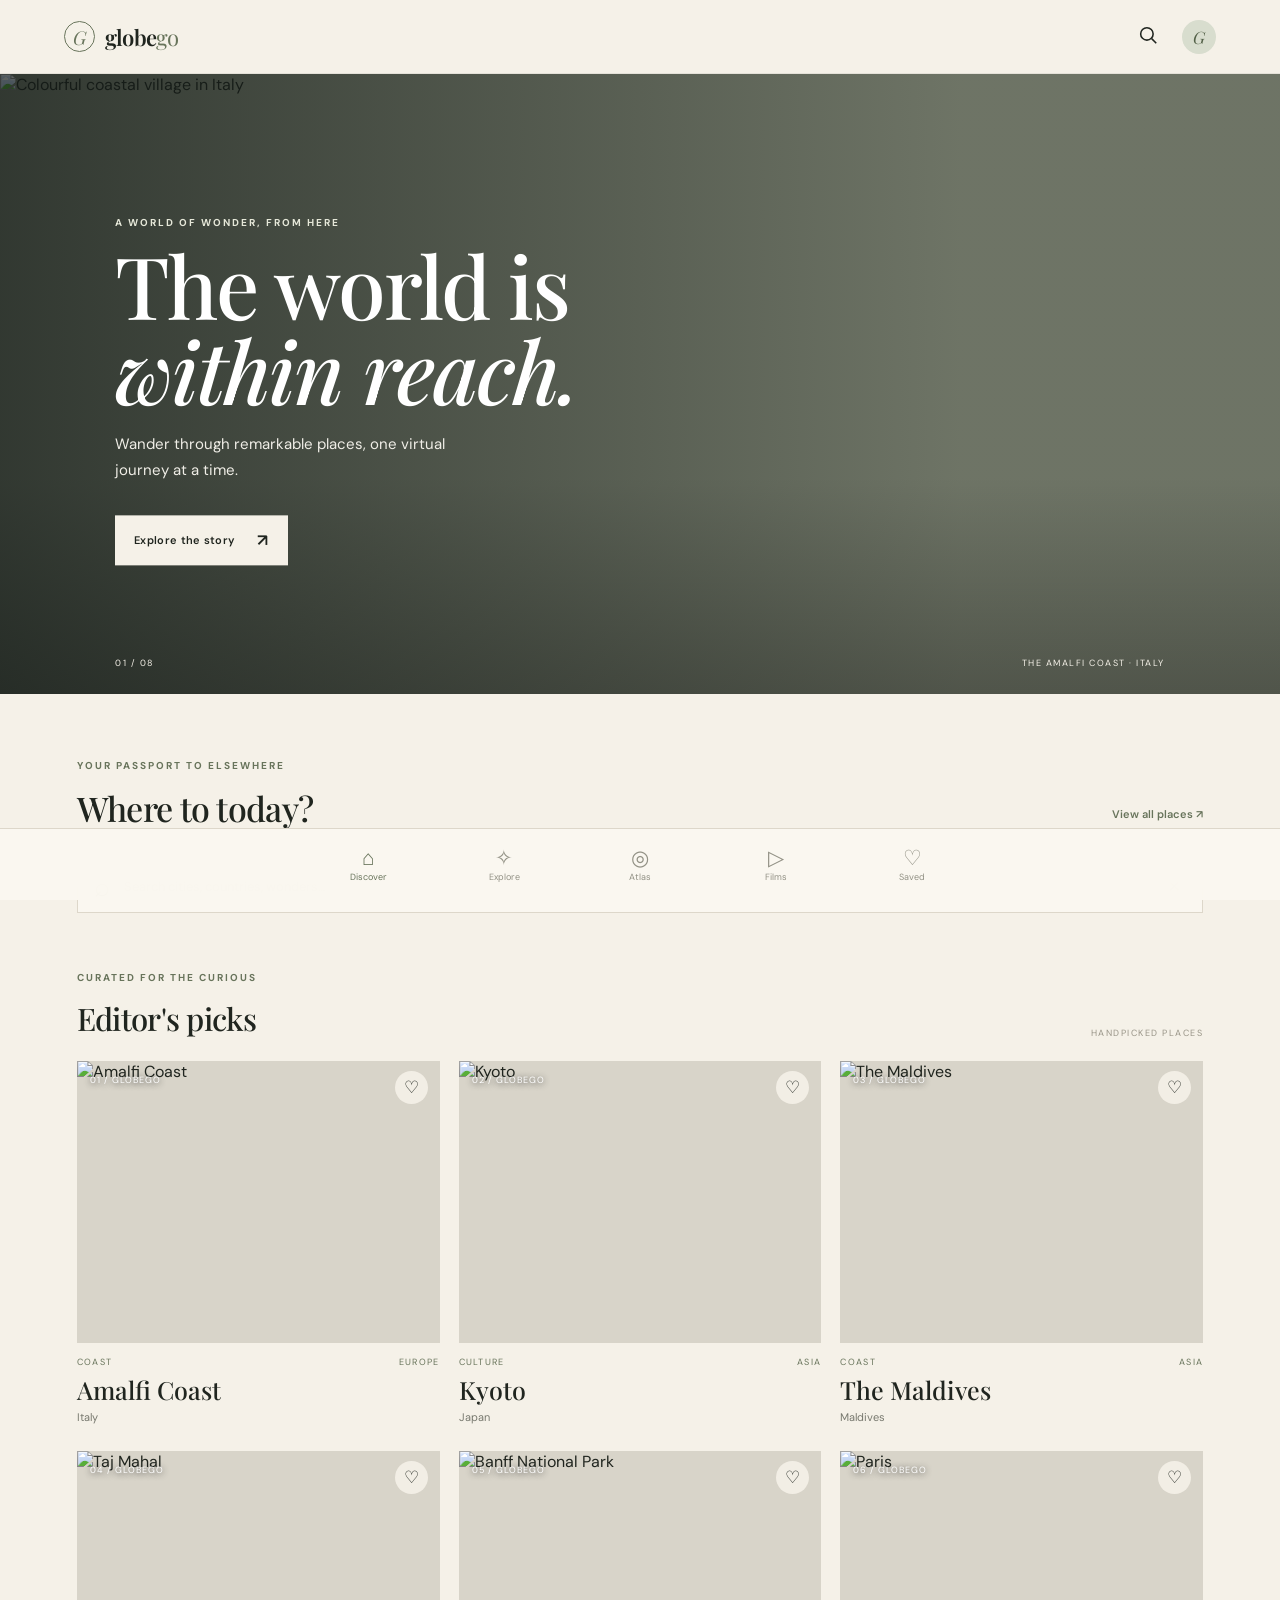
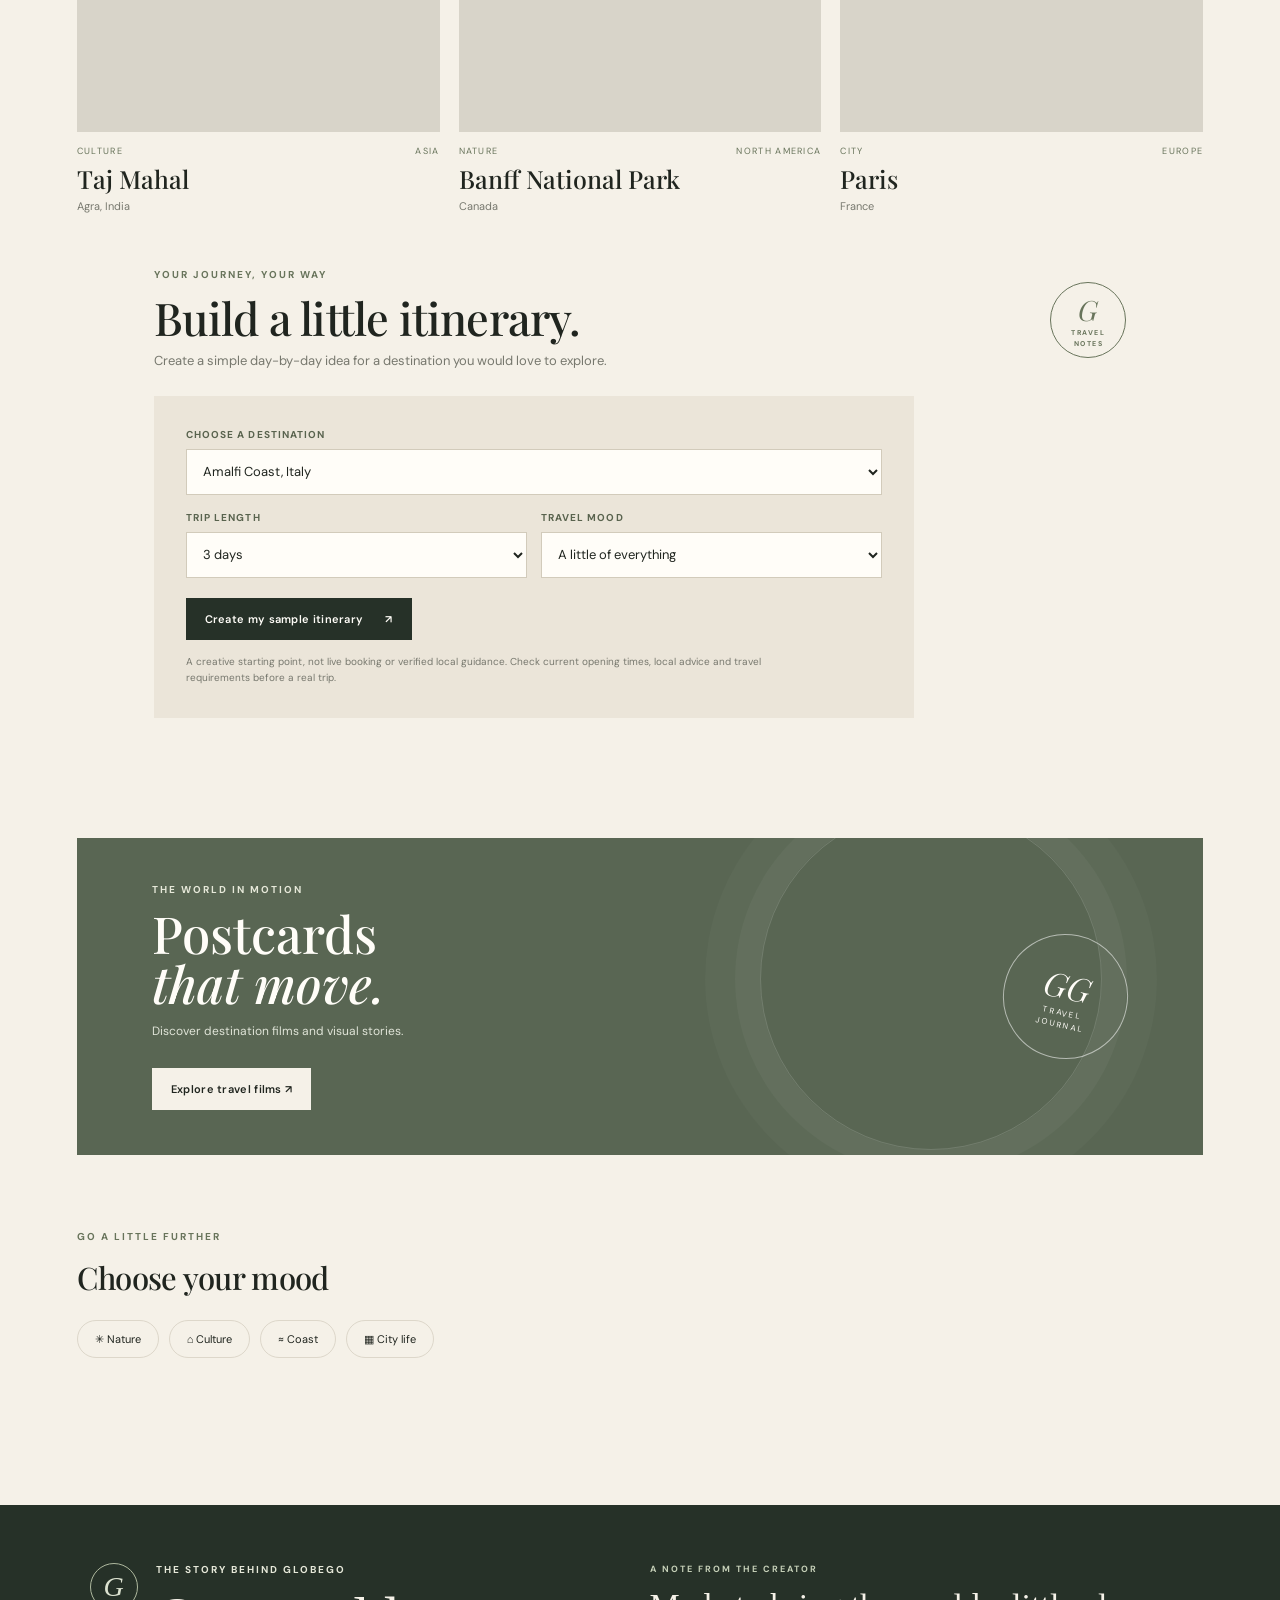
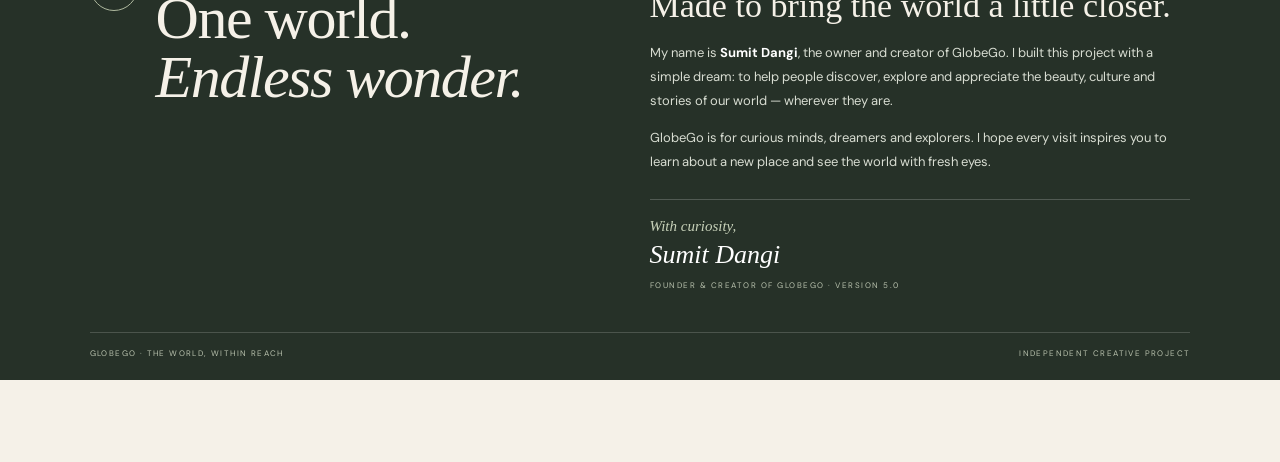
==== commit acf04d0c: "Upgrade GlobeGo to Version 5." ====
--- a/index.html
+++ b/index.html
@@ -5,7 +5,7 @@
   <meta name="viewport" content="width=device-width, initial-scale=1, viewport-fit=cover">
   <meta name="theme-color" content="#f5f1e8">
   <meta name="description" content="GlobeGo, created by Sumit Dangi to help people explore and appreciate our wonderful world.">
-  <title>GlobeGo — Explore the world | Version 2</title>
+  <title>GlobeGo — Explore the world | Version 5</title>
   <link rel="manifest" href="manifest.json">
   <link rel="icon" href="assets/icon.svg" type="image/svg+xml">
   <link rel="stylesheet" href="styles.css">
@@ -49,6 +49,35 @@
 
           <div class="section-heading"><div><p class="eyebrow">CURATED FOR THE CURIOUS</p><h2>Editor's picks</h2></div><span class="small-note">HANDPICKED PLACES</span></div>
           <div class="destination-grid" id="featuredGrid"></div>
+
+
+        <section class="planner-section" id="trip-planner">
+          <div class="planner-heading">
+            <div><p class="eyebrow">YOUR JOURNEY, YOUR WAY</p><h2>Build a little itinerary.</h2>
+            <p class="planner-intro">Create a simple day-by-day idea for a destination you would love to explore.</p></div>
+            <span class="planner-stamp">G<br><small>TRAVEL<br>NOTES</small></span>
+          </div>
+          <div class="planner-panel">
+            <label for="plannerDestination">Choose a destination</label>
+            <select id="plannerDestination">
+              <option value="amalfi">Amalfi Coast, Italy</option><option value="kyoto">Kyoto, Japan</option>
+              <option value="maldives">The Maldives</option><option value="taj">Taj Mahal, India</option>
+              <option value="banff">Banff National Park, Canada</option><option value="paris">Paris, France</option>
+              <option value="petra">Petra, Jordan</option><option value="santorini">Santorini, Greece</option>
+            </select>
+            <div class="planner-fields">
+              <div><label for="plannerDays">Trip length</label><select id="plannerDays"><option value="1">1 day</option><option value="2">2 days</option><option value="3" selected>3 days</option><option value="4">4 days</option><option value="5">5 days</option></select></div>
+              <div><label for="plannerMood">Travel mood</label><select id="plannerMood"><option value="balanced">A little of everything</option><option value="culture">Culture & history</option><option value="nature">Nature & slow moments</option><option value="food">Food & local life</option></select></div>
+            </div>
+            <button class="dark-cta planner-generate" id="generatePlan">Create my sample itinerary <span>↗</span></button>
+            <p class="planner-disclaimer">A creative starting point, not live booking or verified local guidance. Check current opening times, local advice and travel requirements before a real trip.</p>
+          </div>
+          <div class="itinerary-result" id="itineraryResult" aria-live="polite" hidden>
+            <div class="itinerary-top"><div><p class="eyebrow">YOUR GLOBEGO TRAVEL NOTES</p><h3 id="itineraryTitle">A journey to remember</h3></div><button class="outline-cta" id="savePlan">Save this plan</button></div>
+            <div id="itineraryDays" class="itinerary-days"></div>
+            <p class="saved-plan-status" id="savedPlanStatus"></p>
+          </div>
+        </section>
 
           <section class="film-banner">
             <div>
@@ -147,7 +176,7 @@
           <h3>Made to bring the world a little closer.</h3>
           <p>My name is <strong>Sumit Dangi</strong>, the owner and creator of GlobeGo. I built this project with a simple dream: to help people discover, explore and appreciate the beauty, culture and stories of our world — wherever they are.</p>
           <p>GlobeGo is for curious minds, dreamers and explorers. I hope every visit inspires you to learn about a new place and see the world with fresh eyes.</p>
-          <div class="creator-signoff"><span>With curiosity,</span><strong>Sumit Dangi</strong><small>FOUNDER & CREATOR OF GLOBEGO · VERSION 2.0</small></div>
+          <div class="creator-signoff"><span>With curiosity,</span><strong>Sumit Dangi</strong><small>FOUNDER & CREATOR OF GLOBEGO · VERSION 5.0</small></div>
         </div>
       </div>
       <div class="creator-bottom"><span>GLOBEGO · THE WORLD, WITHIN REACH</span><span>INDEPENDENT CREATIVE PROJECT</span></div>
--- a/styles.css
+++ b/styles.css
@@ -22,3 +22,28 @@
 .creator-signoff small{font-size:8px;letter-spacing:1.5px;color:#b8c1ad;margin-top:5px}
 .creator-bottom{max-width:1180px;margin:42px auto 0;padding-top:15px;border-top:1px solid rgba(255,255,255,.17);display:flex;justify-content:space-between;gap:12px;font-size:8px;letter-spacing:1.4px;color:#b8c1ad}
 @media(max-width:700px){.creator-footer{margin-top:48px;padding-top:42px}.creator-inner{grid-template-columns:1fr;gap:30px}.creator-brand h2{font-size:43px}.creator-copy h3{font-size:28px}.creator-bottom{flex-direction:column;gap:8px}}
+
+/* GlobeGo Version 5 — sample itinerary planner */
+.planner-section{padding:55px clamp(20px,6vw,88px) 35px;max-width:1440px;margin:auto}
+.planner-heading{display:flex;justify-content:space-between;align-items:center;gap:20px;margin-bottom:24px}
+.planner-heading h2{font:500 clamp(30px,4vw,45px)/1.05 var(--serif);margin:0 0 9px;letter-spacing:-.8px}
+.planner-intro{font-size:13px;line-height:1.65;color:var(--muted);max-width:480px;margin:0}
+.planner-stamp{width:76px;height:76px;border:1px solid var(--olive);border-radius:50%;display:grid;place-content:center;text-align:center;color:var(--olive);font:italic 28px var(--serif);flex-shrink:0}
+.planner-stamp small{font:700 7px var(--sans);letter-spacing:1.5px;line-height:1.5}
+.planner-panel{background:#ebe5d9;padding:clamp(18px,4vw,32px);max-width:760px}
+.planner-panel label{display:block;font-size:10px;letter-spacing:1.1px;text-transform:uppercase;font-weight:700;color:#59634e;margin:0 0 8px}
+.planner-panel select{width:100%;min-height:46px;padding:10px 12px;border:1px solid #d2cbbb;background:#fffdf8;color:#20251f;font:13px var(--sans);border-radius:0}
+.planner-fields{display:grid;grid-template-columns:1fr 1fr;gap:14px;margin-top:16px}
+.planner-generate{margin-top:20px;background:#263128;color:#fffdf8}
+.planner-disclaimer{font-size:10px;line-height:1.6;color:#77786e;max-width:580px;margin:14px 0 0}
+.itinerary-result{max-width:760px;margin-top:28px;padding:clamp(18px,4vw,30px);background:#fffdf8;border:1px solid var(--line)}
+.itinerary-result[hidden]{display:none}
+.itinerary-top{display:flex;align-items:center;justify-content:space-between;gap:14px;flex-wrap:wrap}
+.itinerary-top h3{font:500 clamp(24px,3vw,32px) var(--serif);margin:0}
+.itinerary-day{display:grid;grid-template-columns:70px 1fr;gap:15px;padding:18px 0;border-top:1px solid var(--line)}
+.itinerary-days{margin-top:22px}
+.day-number{font-size:9px;letter-spacing:1.4px;color:var(--olive);font-weight:700;padding-top:4px}
+.itinerary-day h4{font:500 19px var(--serif);margin:0 0 6px}
+.itinerary-day p{font-size:12px;line-height:1.7;color:var(--muted);margin:0}
+.saved-plan-status{font-size:11px;color:#59634e;line-height:1.5}
+@media(max-width:600px){.planner-fields{grid-template-columns:1fr}.planner-stamp{width:60px;height:60px}.itinerary-day{grid-template-columns:55px 1fr}.itinerary-top .outline-cta{padding:10px}}
